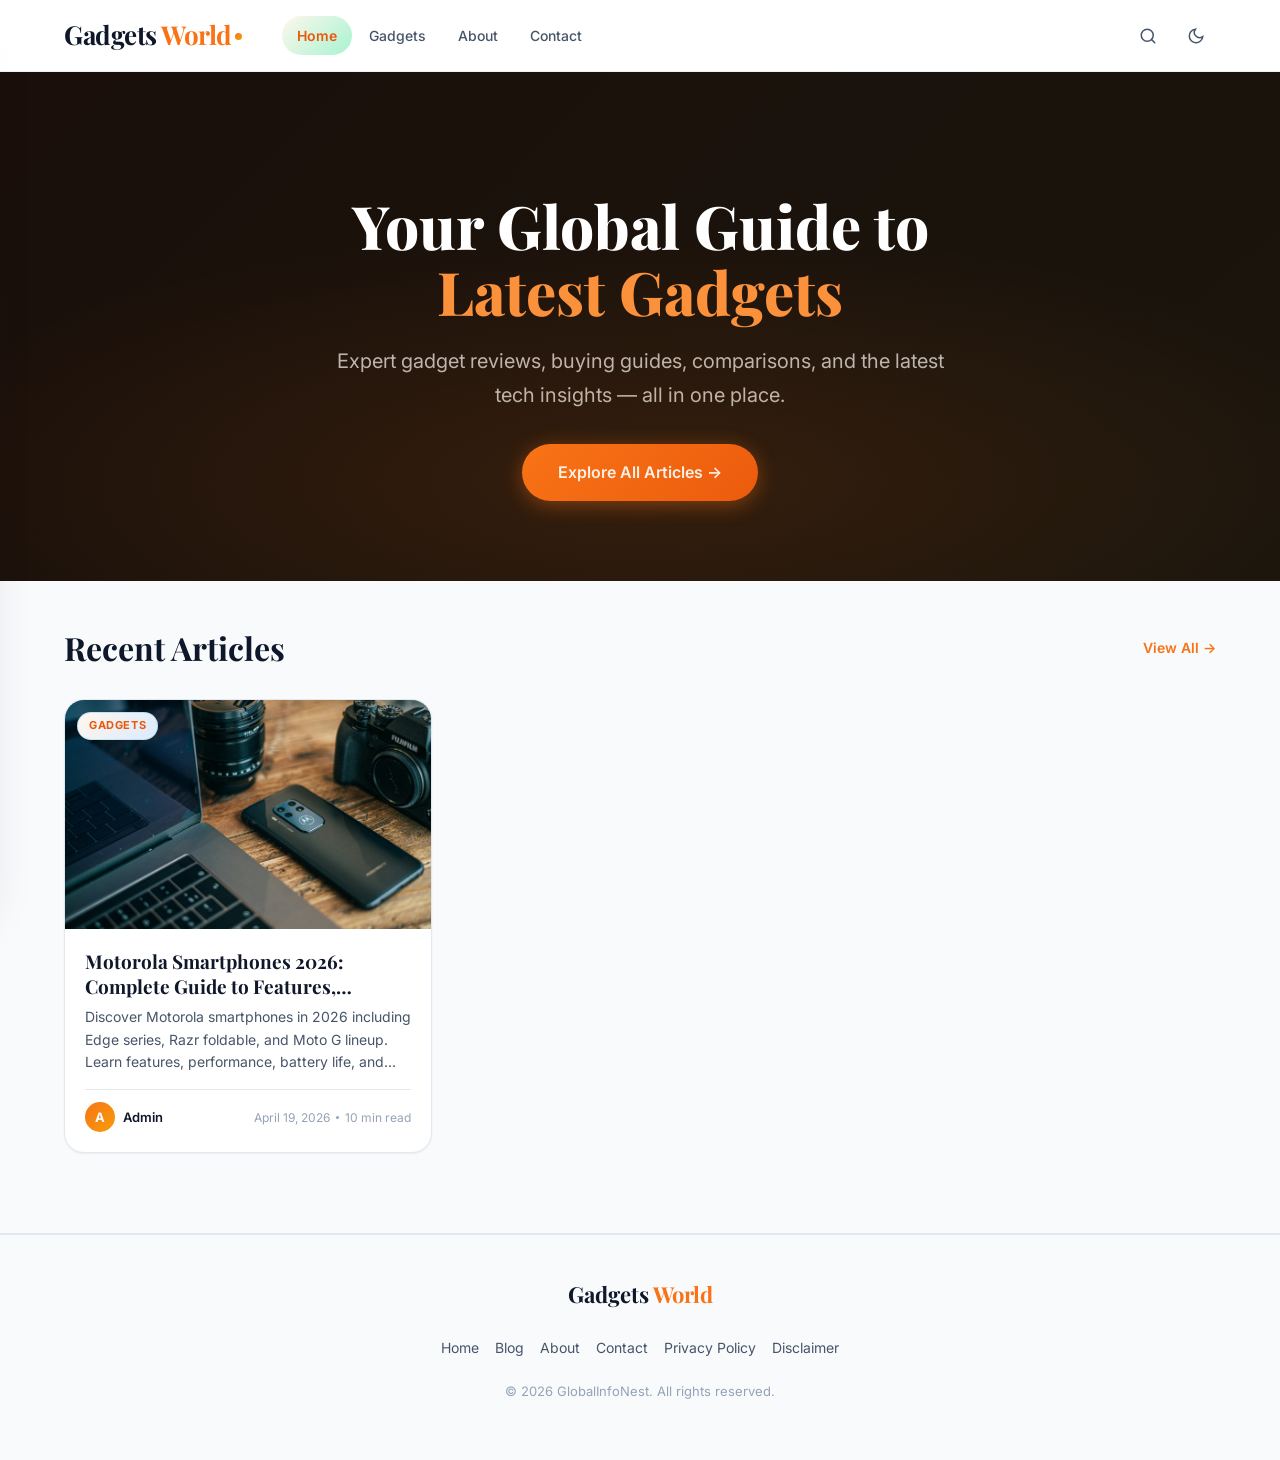
==== index.html @ 37a7b5a6 "Initial commit: Gadgets World blog - reviews, guides, and tech insights" ====
<!DOCTYPE html>
<html lang="en" data-theme="light">
<head>
  <meta charset="UTF-8">
  <meta name="viewport" content="width=device-width, initial-scale=1.0">
  <title>Gadgets World &mdash; Gadget Reviews, Guides &amp; Tech Insights</title>
  <meta name="description" content="Gadgets World is your trusted source for gadget reviews, buying guides, tech comparisons, and the latest technology insights.">
  <meta property="og:title" content="Gadgets World &mdash; Gadget Reviews, Guides &amp; Tech Insights">
  <meta property="og:description" content="Expert gadget reviews, buying guides, and tech insights for smart buyers.">
  <meta property="og:type" content="website">
  <link rel="canonical" href="/">
  <link rel="icon" type="image/svg+xml" href="assets/icons/favicon.svg">

  <!-- Google Fonts -->
  <link rel="preconnect" href="https://fonts.googleapis.com">
  <link rel="preconnect" href="https://fonts.gstatic.com" crossorigin>
  <link href="https://fonts.googleapis.com/css2?family=Inter:wght@400;500;600;700&family=Playfair+Display:wght@700;800&display=swap" rel="stylesheet">

  <!-- CSS -->
  <link rel="stylesheet" href="assets/css/base.css">
  <link rel="stylesheet" href="assets/css/header.css">
  <link rel="stylesheet" href="assets/css/blog-list.css">
  <link rel="stylesheet" href="assets/css/dark-mode.css">

  <!-- Google Analytics -->
  <script async src="https://www.googletagmanager.com/gtag/js?id=G-WQFMWPTPDS"></script>
  <script>
    window.dataLayer = window.dataLayer || [];
    function gtag(){dataLayer.push(arguments);}
    gtag('js', new Date());
    gtag('config', 'G-WQFMWPTPDS');
  </script>

  <script src="assets/js/theme.js"></script>

  <style>
    /* ---- Hero ---- */
    .home-hero {
      background: linear-gradient(135deg, #1a0f0a 0%, #1a150d 100%);
      padding: clamp(60px, 12vw, 120px) 0 clamp(48px, 8vw, 80px);
      text-align: center;
      color: #fff;
      overflow: hidden;
      position: relative;
    }
    .home-hero::after {
      content: '';
      position: absolute;
      inset: 0;
      background: radial-gradient(ellipse 60% 50% at 50% 80%, rgba(249,115,22,0.12), transparent);
      pointer-events: none;
    }
    .home-hero h1 {
      font-family: var(--font-heading);
      font-size: clamp(32px, 6vw, 60px);
      font-weight: 800;
      line-height: 1.1;
      margin-bottom: var(--sp-5);
      color: #fff;
    }
    .home-hero h1 span { color: #FB923C; }
    .home-hero p {
      font-size: clamp(16px, 2.2vw, 20px);
      color: rgba(255,255,255,0.7);
      max-width: 620px;
      margin: 0 auto var(--sp-8);
      line-height: 1.7;
    }
    .hero-cta {
      display: inline-flex;
      align-items: center;
      gap: var(--sp-2);
      background: linear-gradient(135deg, var(--color-primary), #EA580C);
      color: #fff;
      padding: 14px 36px;
      border-radius: var(--radius-full);
      font-weight: 600;
      font-size: 16px;
      text-decoration: none;
      box-shadow: 0 4px 20px rgba(249,115,22,0.4);
      transition: all 0.2s;
    }
    .hero-cta:hover {
      transform: translateY(-2px);
      box-shadow: 0 8px 28px rgba(249,115,22,0.5);
      color: #fff;
    }

    /* ---- Recent Posts Banner ---- */
    .recent-section {
      width: 100%;
      padding: var(--sp-12) 0;
      background: var(--color-bg-secondary);
      border-bottom: 1px solid var(--color-border);
    }
    .section-header {
      display: flex;
      justify-content: space-between;
      align-items: center;
      margin-bottom: var(--sp-8);
    }
    .section-header h2 {
      font-family: var(--font-heading);
      font-size: clamp(22px, 3.5vw, 32px);
      color: var(--color-text);
    }
    .view-all-link {
      font-size: 14px;
      font-weight: 600;
      color: var(--color-primary);
      text-decoration: none;
      transition: opacity 0.2s;
    }
    .view-all-link:hover { opacity: 0.8; }


  </style>
</head>
<body>

  <!-- HEADER -->
  <header class="site-header" role="banner" id="site-header">
    <div class="container header-inner">
      <a href="/" class="site-logo" aria-label="Gadgets World home">
        <span class="logo-text">Gadgets<span class="logo-accent"> World</span></span>
        <span class="logo-dot" aria-hidden="true"></span>
      </a>
      <nav class="site-nav" aria-label="Main navigation">
        <a href="/" class="nav-link active">Home</a>
        <a href="/blog" class="nav-link">Gadgets</a>
        <a href="/about" class="nav-link">About</a>
        <a href="/contact" class="nav-link">Contact</a>
      </nav>
      <div class="header-controls">
        <div class="search-wrapper" role="search">
          <div class="search-input-wrapper" id="search-input-wrapper">
            <input type="search" id="search-input" class="search-input" placeholder="Search posts..." aria-label="Search posts" autocomplete="off">
          </div>
          <button id="search-toggle-btn" class="icon-btn" aria-label="Toggle search" type="button">
            <svg width="18" height="18" viewBox="0 0 24 24" fill="none" stroke="currentColor" stroke-width="2" stroke-linecap="round" stroke-linejoin="round" aria-hidden="true">
              <circle cx="11" cy="11" r="8"/><line x1="21" y1="21" x2="16.65" y2="16.65"/>
            </svg>
          </button>
        </div>
        <button class="icon-btn" data-theme-toggle aria-label="Toggle dark mode" type="button">
          <svg class="icon-moon" width="18" height="18" viewBox="0 0 24 24" fill="none" stroke="currentColor" stroke-width="2" stroke-linecap="round" aria-hidden="true"><path d="M21 12.79A9 9 0 1 1 11.21 3 7 7 0 0 0 21 12.79z"/></svg>
          <svg class="icon-sun" width="18" height="18" viewBox="0 0 24 24" fill="none" stroke="currentColor" stroke-width="2" stroke-linecap="round" aria-hidden="true"><circle cx="12" cy="12" r="5"/><line x1="12" y1="1" x2="12" y2="3"/><line x1="12" y1="21" x2="12" y2="23"/><line x1="4.22" y1="4.22" x2="5.64" y2="5.64"/><line x1="18.36" y1="18.36" x2="19.78" y2="19.78"/><line x1="1" y1="12" x2="3" y2="12"/><line x1="21" y1="12" x2="23" y2="12"/><line x1="4.22" y1="19.78" x2="5.64" y2="18.36"/><line x1="18.36" y1="5.64" x2="19.78" y2="4.22"/></svg>
        </button>
        <button id="hamburger-btn" class="icon-btn" aria-label="Open navigation menu" aria-expanded="false" type="button">
          <svg width="20" height="20" viewBox="0 0 24 24" fill="none" stroke="currentColor" stroke-width="2" stroke-linecap="round" aria-hidden="true"><line x1="3" y1="6" x2="21" y2="6"/><line x1="3" y1="12" x2="21" y2="12"/><line x1="3" y1="18" x2="21" y2="18"/></svg>
        </button>
      </div>
    </div>
  </header>

  <div id="drawer-overlay" class="drawer-overlay" aria-hidden="true"></div>
  <aside id="mobile-drawer" class="mobile-drawer" aria-label="Mobile navigation" role="dialog" aria-modal="true">
    <button id="drawer-close-btn" class="icon-btn drawer-close-btn" aria-label="Close menu" type="button">
      <svg width="18" height="18" viewBox="0 0 24 24" fill="none" stroke="currentColor" stroke-width="2.5" stroke-linecap="round" aria-hidden="true"><line x1="18" y1="6" x2="6" y2="18"/><line x1="6" y1="6" x2="18" y2="18"/></svg>
    </button>
    <span class="drawer-logo">Gadgets<span> World</span></span>
    <nav aria-label="Mobile navigation">
      <a href="/" class="nav-link">Home</a>
      <a href="/blog" class="nav-link">Gadgets</a>
      <a href="/about" class="nav-link">About</a>
      <a href="/contact" class="nav-link">Contact</a>
    </nav>
  </aside>

  <!-- HERO -->
  <section class="home-hero">
    <div class="container">
      <h1>Your Global Guide to<br><span>Latest Gadgets</span></h1>
      <p>Expert gadget reviews, buying guides, comparisons, and the latest tech insights &mdash; all in one place.</p>
      <a href="/blog" class="hero-cta">Explore All Articles &#8594;</a>
    </div>
  </section>

  <!-- RECENT POSTS -->
  <section class="recent-section">
    <div class="container">
      <div class="section-header">
        <h2>Recent Articles</h2>
        <a href="/blog" class="view-all-link">View All &#8594;</a>
      </div>
      <div class="posts-grid" id="recent-posts-grid"></div>
    </div>
  </section>

  <!-- AD SLOT -->
  <div class="ad-slot-below-header" aria-label="Advertisement" style="margin-top:0;">
    <!-- AD SLOT -->
  </div>

  <!-- FOOTER -->
  <footer class="site-footer" aria-label="Site footer">
    <div class="container footer-inner">
      <a href="/" class="footer-logo">Gadgets<span> World</span></a>
      <nav class="footer-nav" aria-label="Footer navigation">
        <a href="/" class="footer-link">Home</a>
        <a href="/blog" class="footer-link">Blog</a>
        <a href="/about" class="footer-link">About</a>
        <a href="/contact" class="footer-link">Contact</a>
        <a href="/privacy-policy" class="footer-link">Privacy Policy</a>
        <a href="/disclaimer" class="footer-link">Disclaimer</a>
      </nav>
      <p class="footer-copy">&copy; 2026 GlobalInfoNest. All rights reserved.</p>
    </div>
  </footer>

  <script src="assets/js/header.js" defer></script>
  <script>
    (function () {
      'use strict';

      function toAbsolutePath(path) {
        if (!path) return '';
        if (/^https?:\/\//i.test(path) || path.indexOf('//') === 0) return path;
        if (path.charAt(0) === '/') return path;
        return '/' + String(path).replace(/^(\.\.\/)+/, '').replace(/^\.\//, '');
      }

      function esc(str) {
        var div = document.createElement('div');
        div.appendChild(document.createTextNode(str || ''));
        return div.innerHTML;
      }

      function formatDate(dateStr) {
        try {
          var d = new Date(dateStr + 'T00:00:00');
          return d.toLocaleDateString('en-US', { year: 'numeric', month: 'long', day: 'numeric' });
        } catch (e) { return dateStr; }
      }

      fetch('/data/posts/index.json')
        .then(function (r) { return r.ok ? r.json() : []; })
        .catch(function () { return []; })
        .then(function (posts) {
          posts.sort(function (a, b) { return (b.date || '').localeCompare(a.date || '') || (b.id || 0) - (a.id || 0); });
          var recent = posts.slice(0, 6);
          var grid = document.getElementById('recent-posts-grid');
          if (!grid || !recent.length) return;

          recent.forEach(function (meta) {
            var initial = meta.author ? meta.author.charAt(0).toUpperCase() : 'A';
            var imgSrc = toAbsolutePath(meta.coverImage);
            var card = document.createElement('a');
            card.href = '/blog/' + meta.slug;
            card.className = 'post-card';
            card.setAttribute('aria-label', meta.title);
            card.innerHTML =
              '<div class="post-card-img-wrapper">' +
                '<img class="post-card-img" src="' + esc(imgSrc) + '" alt="' + esc(meta.title) + '" loading="lazy">' +
                '<span class="badge post-card-badge">' + esc(meta.category || 'Gadgets') + '</span>' +
              '</div>' +
              '<div class="post-card-body">' +
                '<h3 class="post-card-title">' + esc(meta.title) + '</h3>' +
                '<p class="post-card-excerpt">' + esc(meta.excerpt) + '</p>' +
                '<div class="post-card-footer">' +
                  '<span class="post-card-avatar" aria-hidden="true">' + initial + '</span>' +
                  '<span class="post-card-author">' + esc(meta.author) + '</span>' +
                  '<span class="post-card-meta">' +
                    '<span>' + formatDate(meta.date) + '</span>' +
                    '<span class="dot" aria-hidden="true"></span>' +
                    '<span>' + esc(meta.readTime) + '</span>' +
                  '</span>' +
                '</div>' +
              '</div>';
            grid.appendChild(card);
          });
        });
    })();
  </script>
</body>
</html>
---- assets/css/base.css ----
/* ============================================================
   BASE.CSS -- Global reset, custom properties, typography, utilities
   Gadgets World Blog -- Modern UI Refresh
   ============================================================ */

/* --- Google Fonts --- */
@import url('https://fonts.googleapis.com/css2?family=Inter:wght@400;500;600;700&family=Playfair+Display:ital,wght@0,600;0,700;1,600&display=swap');

/* ============================================================
   CSS Custom Properties -- Light Mode Defaults
   ============================================================ */
:root {
  /* Brand */
  --color-primary:       #F97316;
  --color-primary-dark:  #EA580C;
  --color-primary-light: #FFF7ED;
  --color-accent:        #F59E0B; /* warm amber accent */

  /* Surface */
  --color-bg:            #ffffff;
  --color-bg-secondary:  #f8fafc;
  --color-bg-tertiary:   #f1f5f9;
  --color-bg-card:       #ffffff;

  /* Text */
  --color-text:          #0f172a;
  --color-text-secondary:#475569;
  --color-text-muted:    #94a3b8;

  /* Borders */
  --color-border:        #e2e8f0;
  --color-border-light:  #f1f5f9;

  /* Shadows */
  --shadow-xs:  0 1px 2px rgba(15,23,42,0.06);
  --shadow-sm:  0 2px 8px rgba(15,23,42,0.08);
  --shadow-md:  0 4px 16px rgba(15,23,42,0.10);
  --shadow-lg:  0 8px 32px rgba(15,23,42,0.12);
  --shadow-xl:  0 16px 48px rgba(15,23,42,0.16);
  --shadow-hover: 0 20px 60px rgba(249,115,22,0.18);

  /* Callouts */
  --callout-info-bg:     #fff7ed;
  --callout-info-border: #f97316;
  --callout-info-text:   #ea580c;
  --callout-tip-bg:      #f0fdf4;
  --callout-tip-border:  #22c55e;
  --callout-tip-text:    #15803d;
  --callout-warning-bg:  #fffbeb;
  --callout-warning-border: #f59e0b;
  --callout-warning-text:#b45309;

  /* Typography */
  --font-body:      'Inter', system-ui, -apple-system, sans-serif;
  --font-heading:   'Playfair Display', Georgia, serif;
  --font-size-base: clamp(15px, 2vw, 17px);
  --font-size-sm:   clamp(12px, 1.5vw, 14px);
  --font-size-lg:   clamp(17px, 2.5vw, 20px);
  --line-height-body:    1.8;
  --line-height-heading: 1.2;

  /* Spacing scale */
  --sp-1: 4px;
  --sp-2: 8px;
  --sp-3: 12px;
  --sp-4: 16px;
  --sp-5: 20px;
  --sp-6: 24px;
  --sp-8: 32px;
  --sp-10: 40px;
  --sp-12: 48px;
  --sp-16: 64px;

  /* Layout */
  --max-width:     1200px;
  --header-height: 72px;
  --radius-sm:     6px;
  --radius-md:     12px;
  --radius-lg:     20px;
  --radius-xl:     28px;
  --radius-full:   9999px;

  /* Transitions */
  --t-fast:  0.15s ease;
  --t-base:  0.25s ease;
  --t-slow:  0.4s ease;
}

/* ============================================================
   Global Reset
   ============================================================ */
*, *::before, *::after { box-sizing: border-box; margin: 0; padding: 0; }

html {
  font-size: 100%;
  scroll-behavior: smooth;
  -webkit-text-size-adjust: 100%;
  text-rendering: optimizeLegibility;
  -webkit-font-smoothing: antialiased;
  -moz-osx-font-smoothing: grayscale;
  overflow-x: hidden;
}

body {
  font-family: var(--font-body);
  font-size: var(--font-size-base);
  line-height: var(--line-height-body);
  color: var(--color-text);
  background-color: var(--color-bg);
  min-width: 360px;
  overflow-x: hidden;
  transition: background-color var(--t-base), color var(--t-base);
}

/* ============================================================
   Typography
   ============================================================ */
h1,h2,h3,h4,h5,h6 {
  font-family: var(--font-heading);
  line-height: var(--line-height-heading);
  color: var(--color-text);
  font-weight: 700;
  transition: color var(--t-base);
}

h1 { font-size: clamp(28px, 4.5vw, 46px); }
h2 { font-size: clamp(22px, 3.5vw, 32px); }
h3 { font-size: clamp(18px, 2.5vw, 24px); }
h4 { font-size: clamp(16px, 2vw, 20px); }

p {
  margin-bottom: var(--sp-4);
  color: var(--color-text);
  transition: color var(--t-base);
}

a {
  color: var(--color-primary);
  text-decoration: none;
  transition: color var(--t-base), opacity var(--t-fast);
}
a:hover { color: var(--color-primary-dark); }

img { max-width: 100%; height: auto; display: block; }
ul, ol { padding-left: var(--sp-6); }
li { margin-bottom: var(--sp-1); }
button { cursor: pointer; font-family: var(--font-body); border: none; background: none; transition: all var(--t-base); }

/* ============================================================
   Focus Styles -- Accessibility
   ============================================================ */
:focus-visible {
  outline: 3px solid var(--color-primary);
  outline-offset: 3px;
  border-radius: var(--radius-sm);
}

/* ============================================================
   Layout Utility
   ============================================================ */
.container {
  max-width: var(--max-width);
  margin: 0 auto;
  padding: 0 var(--sp-6);
}
@media (max-width: 768px) { .container { padding: 0 var(--sp-4); } }

/* ============================================================
   Lazy Images -- fade in on load
   ============================================================ */
.lazy-img {
  opacity: 0;
  transition: opacity var(--t-slow);
}
.lazy-img.loaded { opacity: 1; }

/* ============================================================
   Category Badge
   ============================================================ */
.badge {
  display: inline-flex;
  align-items: center;
  padding: 3px 11px;
  border-radius: var(--radius-full);
  font-size: 11px;
  font-weight: 700;
  letter-spacing: 0.6px;
  text-transform: uppercase;
  background: linear-gradient(135deg, var(--color-primary-light), #dbeafe);
  color: var(--color-primary-dark);
  border: 1px solid rgba(14,165,233,0.2);
  transition: all var(--t-base);
}

/* ============================================================
   Gradient text utility
   ============================================================ */
.gradient-text {
  background: linear-gradient(135deg, var(--color-primary), var(--color-accent));
  -webkit-background-clip: text;
  -webkit-text-fill-color: transparent;
  background-clip: text;
}

/* ============================================================
   Accessibility utility
   ============================================================ */
.sr-only {
  position: absolute; width: 1px; height: 1px;
  padding: 0; margin: -1px; overflow: hidden;
  clip: rect(0,0,0,0); white-space: nowrap; border: 0;
}

/* ============================================================
   Custom Scrollbar -- global thin
   ============================================================ */
::-webkit-scrollbar { width: 8px; height: 8px; }
::-webkit-scrollbar-track { background: transparent; }
::-webkit-scrollbar-thumb { background: var(--color-border); border-radius: var(--radius-full); }
::-webkit-scrollbar-thumb:hover { background: var(--color-text-muted); }
---- assets/css/header.css ----
/* ============================================================
   HEADER.CSS -- Sticky header, nav, search, hamburger drawer
   Gadgets World Modern UI
   ============================================================ */

.site-header {
  position: sticky;
  top: 0;
  z-index: 1000;
  height: var(--header-height);
  background: rgba(255,255,255,0.82);
  backdrop-filter: blur(16px) saturate(160%);
  -webkit-backdrop-filter: blur(16px) saturate(160%);
  border-bottom: 1px solid rgba(226,232,240,0.6);
  transition: background var(--t-base), border-color var(--t-base), box-shadow var(--t-base);
}
.site-header.scrolled { box-shadow: var(--shadow-sm); }

.header-inner {
  display: flex;
  align-items: center;
  gap: var(--sp-5);
  height: 100%;
}

/* Logo */
.site-logo {
  font-family: var(--font-heading);
  font-size: clamp(20px, 3vw, 26px);
  font-weight: 700;
  color: var(--color-text);
  text-decoration: none;
  letter-spacing: -0.5px;
  white-space: nowrap;
  flex-shrink: 0;
  display: flex;
  align-items: center;
  gap: 2px;
  transition: opacity var(--t-fast);
}
.site-logo:hover { opacity: 0.85; color: var(--color-text); }
.logo-accent { color: var(--color-primary); }
.logo-dot {
  width: 7px; height: 7px;
  border-radius: 50%;
  background: linear-gradient(135deg, var(--color-primary), var(--color-accent));
  display: inline-block;
  margin-bottom: -2px;
  margin-left: 1px;
}

/* Nav */
.site-nav {
  display: flex;
  align-items: center;
  gap: 2px;
  margin-left: var(--sp-5);
}
.site-nav a {
  display: flex;
  align-items: center;
  padding: 7px 15px;
  border-radius: var(--radius-full);
  font-size: 14px;
  font-weight: 500;
  color: var(--color-text-secondary);
  text-decoration: none;
  transition: background var(--t-base), color var(--t-base);
}
.site-nav a:hover {
  background: var(--color-bg-tertiary);
  color: var(--color-text);
}
.site-nav a.active {
  background: linear-gradient(135deg, var(--color-primary-light), #A7F3D0);
  color: var(--color-primary-dark);
  font-weight: 600;
}

/* Header controls */
.header-controls {
  display: flex;
  align-items: center;
  gap: var(--sp-2);
  margin-left: auto;
}

/* Icon button */
.icon-btn {
  display: flex;
  align-items: center;
  justify-content: center;
  width: 40px;
  height: 40px;
  border-radius: var(--radius-full);
  border: none;
  background: transparent;
  color: var(--color-text-secondary);
  cursor: pointer;
  transition: background var(--t-base), color var(--t-base), transform var(--t-fast);
  flex-shrink: 0;
}
.icon-btn:hover { background: var(--color-bg-tertiary); color: var(--color-text); }
.icon-btn:active { transform: scale(0.9); }

/* Search */
.search-wrapper { display: flex; align-items: center; position: relative; }
.search-input-wrapper {
  position: absolute;
  right: 44px;
  top: 50%;
  transform: translateY(-50%);
  width: 0;
  overflow: hidden;
  opacity: 0;
  pointer-events: none;
  transition: width var(--t-base), opacity var(--t-base);
}
.search-input-wrapper.open {
  width: 240px;
  opacity: 1;
  pointer-events: auto;
}
.search-input {
  width: 240px;
  padding: 9px 18px;
  border: 1.5px solid var(--color-border);
  border-radius: var(--radius-full);
  font-size: 14px;
  font-family: var(--font-body);
  background: var(--color-bg);
  color: var(--color-text);
  outline: none;
  transition: border-color var(--t-base), box-shadow var(--t-base), background var(--t-base);
}
.search-input:focus {
  border-color: var(--color-primary);
  box-shadow: 0 0 0 3px rgba(249,115,22,0.12);
}

/* Theme toggle icons */
.theme-toggle-btn .icon-moon,
[data-theme-toggle] .icon-moon { display: block; }
.theme-toggle-btn .icon-sun,
[data-theme-toggle] .icon-sun  { display: none; }
[data-theme="dark"] .theme-toggle-btn .icon-moon,
[data-theme="dark"] [data-theme-toggle] .icon-moon { display: none; }
[data-theme="dark"] .theme-toggle-btn .icon-sun,
[data-theme="dark"] [data-theme-toggle] .icon-sun  { display: block; }

/* Hamburger -- hidden on desktop, shown on mobile */
#hamburger-btn {
  display: none;
}

/* Drawer overlay */
.drawer-overlay {
  display: none;
  position: fixed; inset: 0;
  background: rgba(0,0,0,0.45);
  backdrop-filter: blur(3px);
  z-index: 998;
  opacity: 0;
  pointer-events: none;
  transition: opacity var(--t-base);
}
.drawer-overlay.active { opacity: 1; pointer-events: auto; }

/* Mobile drawer */
.mobile-drawer {
  position: fixed;
  top: 0;
  left: -310px;
  width: 290px;
  height: 100dvh;
  background: var(--color-bg);
  z-index: 999;
  padding: var(--sp-10) var(--sp-6) var(--sp-6);
  display: flex;
  flex-direction: column;
  gap: var(--sp-5);
  transition: left var(--t-base), background var(--t-base);
  overflow-y: auto;
  box-shadow: var(--shadow-xl);
}
.mobile-drawer.open { left: 0; }

.drawer-logo {
  font-family: var(--font-heading);
  font-size: 22px;
  font-weight: 700;
  color: var(--color-text);
  display: flex;
  align-items: center;
}

.mobile-drawer nav {
  display: flex;
  flex-direction: column;
  gap: 3px;
  margin-top: var(--sp-3);
}
.mobile-drawer nav a {
  display: flex;
  align-items: center;
  padding: 13px 16px;
  border-radius: var(--radius-md);
  font-size: 16px;
  font-weight: 500;
  color: var(--color-text-secondary);
  transition: background var(--t-base), color var(--t-base);
}
.mobile-drawer nav a:hover { background: var(--color-bg-tertiary); color: var(--color-text); }

.drawer-close-btn {
  position: absolute;
  top: var(--sp-4); right: var(--sp-4);
  width: 36px; height: 36px;
  display: flex; align-items: center; justify-content: center;
  border-radius: var(--radius-full);
  background: var(--color-bg-tertiary);
  color: var(--color-text);
  border: none; cursor: pointer;
  transition: background var(--t-base), transform var(--t-fast);
}
.drawer-close-btn:hover { background: var(--color-border); transform: rotate(90deg); }

/* Ad slot */
.ad-slot-below-header {
  display: none;
}

/* Responsive */
@media (max-width: 1024px) {
  .site-nav { display: none; }
  #hamburger-btn { display: flex; }
  .drawer-overlay { display: block; }
  .search-input-wrapper.open { width: 200px; }
  .search-input { width: 200px; }
}
@media (max-width: 480px) {
  .search-input-wrapper.open { width: 160px; }
  .search-input { width: 160px; font-size: 13px; }
}
---- assets/css/blog-list.css ----
/* ============================================================
   BLOG-LIST.CSS -- Blog listing page: hero, featured card,
   post grid, load-more, footer
   Gadgets World Digital Blog
   ============================================================ */

/* ============================================================
   Blog Hero
   ============================================================ */
.blog-hero {
  background: linear-gradient(135deg, #f0f9ff 0%, #D1FAE5 50%, #f0f9ff 100%);
  padding: var(--sp-12) 0 var(--sp-10);
  text-align: center;
  border-bottom: 1px solid var(--color-border);
}

.blog-hero-title {
  font-family: var(--font-heading);
  font-size: clamp(30px, 5vw, 52px);
  font-weight: 700;
  color: var(--color-text);
  margin-bottom: var(--sp-4);
  line-height: 1.15;
}
.blog-hero-title span {
  background: linear-gradient(135deg, var(--color-primary), var(--color-accent));
  -webkit-background-clip: text;
  -webkit-text-fill-color: transparent;
  background-clip: text;
}

.blog-hero-tagline {
  font-size: clamp(15px, 2vw, 18px);
  color: var(--color-text-secondary);
  max-width: 600px;
  margin: 0 auto;
  line-height: 1.6;
}

/* ============================================================
   Featured Post Card
   ============================================================ */
.featured-post {
  display: block;
  position: relative;
  border-radius: var(--radius-lg);
  overflow: hidden;
  margin: var(--sp-8) 0;
  text-decoration: none;
  color: #fff;
  min-height: 420px;
  box-shadow: var(--shadow-lg);
  transition: transform var(--t-base), box-shadow var(--t-base);
}
.featured-post:hover {
  transform: translateY(-4px);
  box-shadow: var(--shadow-xl);
  color: #fff;
}

.featured-post-img {
  width: 100%;
  height: 100%;
  object-fit: cover;
  position: absolute;
  top: 0;
  left: 0;
}

.featured-post-overlay {
  position: absolute;
  inset: 0;
  background: linear-gradient(
    to top,
    rgba(0, 0, 0, 0.85) 0%,
    rgba(0, 0, 0, 0.4) 40%,
    rgba(0, 0, 0, 0.1) 100%
  );
}

.featured-post-body {
  position: relative;
  z-index: 1;
  padding: var(--sp-8);
  display: flex;
  flex-direction: column;
  justify-content: flex-end;
  min-height: 420px;
}

.featured-post-tag {
  display: inline-flex;
  align-items: center;
  padding: 4px 14px;
  border-radius: var(--radius-full);
  font-size: 12px;
  font-weight: 700;
  letter-spacing: 0.5px;
  text-transform: uppercase;
  background: rgba(14, 165, 233, 0.2);
  color: #7dd3fc;
  border: 1px solid rgba(14, 165, 233, 0.3);
  width: fit-content;
  margin-bottom: var(--sp-4);
  backdrop-filter: blur(8px);
}

.featured-post-title {
  font-family: var(--font-heading);
  font-size: clamp(22px, 3.5vw, 36px);
  font-weight: 700;
  line-height: 1.2;
  color: #fff;
  margin-bottom: var(--sp-3);
}

.featured-post-excerpt {
  font-size: clamp(14px, 1.8vw, 16px);
  color: rgba(255, 255, 255, 0.8);
  line-height: 1.6;
  margin-bottom: var(--sp-4);
  display: -webkit-box;
  -webkit-line-clamp: 3;
  -webkit-box-orient: vertical;
  overflow: hidden;
}

.featured-post-meta {
  display: flex;
  align-items: center;
  gap: var(--sp-2);
  font-size: 13px;
  color: rgba(255, 255, 255, 0.7);
}

/* ============================================================
   Posts Grid
   ============================================================ */
.posts-grid {
  display: grid;
  grid-template-columns: repeat(3, 1fr);
  gap: var(--sp-6);
  margin-bottom: var(--sp-8);
}

/* ============================================================
   Post Card
   ============================================================ */
.post-card {
  display: flex;
  flex-direction: column;
  background: var(--color-bg-card);
  border: 1px solid var(--color-border);
  border-radius: var(--radius-lg);
  overflow: hidden;
  text-decoration: none;
  color: var(--color-text);
  transition: transform var(--t-base), box-shadow var(--t-base), border-color var(--t-base);
  box-shadow: var(--shadow-xs);
}
.post-card:hover {
  transform: translateY(-4px);
  box-shadow: var(--shadow-lg);
  border-color: rgba(14, 165, 233, 0.25);
  color: var(--color-text);
}

.post-card-img-wrapper {
  position: relative;
  overflow: hidden;
  aspect-ratio: 16 / 10;
}

.post-card-img {
  width: 100%;
  height: 100%;
  object-fit: cover;
  transition: transform var(--t-slow);
}
.post-card:hover .post-card-img { transform: scale(1.05); }

.post-card-badge {
  position: absolute;
  top: var(--sp-3);
  left: var(--sp-3);
}

.post-card-body {
  padding: var(--sp-5);
  display: flex;
  flex-direction: column;
  flex: 1;
}

.post-card-title {
  font-family: var(--font-heading);
  font-size: clamp(16px, 2vw, 19px);
  font-weight: 700;
  line-height: 1.3;
  color: var(--color-text);
  margin-bottom: var(--sp-2);
  display: -webkit-box;
  -webkit-line-clamp: 2;
  -webkit-box-orient: vertical;
  overflow: hidden;
  transition: color var(--t-base);
}
.post-card:hover .post-card-title { color: var(--color-primary); }

.post-card-excerpt {
  font-size: 14px;
  color: var(--color-text-secondary);
  line-height: 1.6;
  margin-bottom: var(--sp-4);
  display: -webkit-box;
  -webkit-line-clamp: 3;
  -webkit-box-orient: vertical;
  overflow: hidden;
  flex: 1;
}

.post-card-footer {
  display: flex;
  align-items: center;
  gap: var(--sp-2);
  padding-top: var(--sp-3);
  border-top: 1px solid var(--color-border);
  font-size: 13px;
}

.post-card-avatar {
  width: 30px;
  height: 30px;
  border-radius: var(--radius-full);
  background: linear-gradient(135deg, var(--color-primary), var(--color-accent));
  color: #fff;
  font-size: 13px;
  font-weight: 700;
  display: flex;
  align-items: center;
  justify-content: center;
  flex-shrink: 0;
}

.post-card-author {
  font-weight: 600;
  color: var(--color-text);
  font-size: 13px;
}

.post-card-meta {
  margin-left: auto;
  display: flex;
  align-items: center;
  gap: 6px;
  color: var(--color-text-muted);
  font-size: 12px;
}
.post-card-meta .dot {
  width: 3px;
  height: 3px;
  border-radius: 50%;
  background: var(--color-text-muted);
}

/* ============================================================
   Load More Button
   ============================================================ */
.load-more-wrapper {
  display: flex;
  justify-content: center;
  padding: var(--sp-6) 0 var(--sp-12);
}

.load-more-btn {
  padding: 12px 36px;
  border-radius: var(--radius-full);
  font-size: 14px;
  font-weight: 600;
  color: var(--color-primary);
  background: var(--color-bg);
  border: 2px solid var(--color-primary);
  cursor: pointer;
  transition: all var(--t-base);
}
.load-more-btn:hover {
  background: var(--color-primary);
  color: #fff;
  box-shadow: var(--shadow-md);
}
.load-more-btn:disabled {
  opacity: 0.5;
  cursor: not-allowed;
  background: var(--color-bg-secondary);
  border-color: var(--color-border);
  color: var(--color-text-muted);
}
.load-more-btn:disabled:hover {
  background: var(--color-bg-secondary);
  color: var(--color-text-muted);
  box-shadow: none;
}

/* ============================================================
   Site Footer
   ============================================================ */
.site-footer {
  background: var(--color-bg-secondary);
  border-top: 1px solid var(--color-border);
  padding: var(--sp-10) 0;
  transition: background var(--t-base), border-color var(--t-base);
}

.footer-inner {
  display: flex;
  flex-direction: column;
  align-items: center;
  gap: var(--sp-5);
  text-align: center;
}

.footer-logo,
.footer-brand {
  font-family: var(--font-heading);
  font-size: 22px;
  font-weight: 700;
  color: var(--color-text);
  text-decoration: none;
}
.footer-logo span,
.footer-brand span { color: var(--color-primary); }

.footer-links,
.footer-nav {
  list-style: none;
  display: flex;
  flex-wrap: wrap;
  justify-content: center;
  gap: var(--sp-4);
  padding: 0;
  margin: 0;
}
.footer-links li { list-style: none; }
.footer-links a,
.footer-nav a,
.footer-link {
  font-size: 14px;
  color: var(--color-text-secondary);
  text-decoration: none;
  transition: color var(--t-base);
}
.footer-links a:hover,
.footer-nav a:hover,
.footer-link:hover { color: var(--color-primary); }

.footer-text,
.footer-copy {
  font-size: 13px;
  color: var(--color-text-muted);
}

/* ============================================================
   Responsive -- Blog List
   ============================================================ */
@media (max-width: 1024px) {
  .posts-grid { grid-template-columns: repeat(2, 1fr); }
}

@media (max-width: 768px) {
  .blog-hero { padding: var(--sp-8) 0 var(--sp-6); }
  .featured-post { min-height: 320px; }
  .featured-post-body { min-height: 320px; padding: var(--sp-6); }
  .posts-grid { grid-template-columns: 1fr; }
  .footer-links, .footer-nav { flex-direction: column; align-items: center; gap: var(--sp-2); }
}

@media (max-width: 480px) {
  .featured-post { min-height: 260px; }
  .featured-post-body { min-height: 260px; padding: var(--sp-5); }
  .featured-post-title { font-size: clamp(18px, 5vw, 24px); }
  .featured-post-excerpt { -webkit-line-clamp: 2; }
}

/* ============================================================
   Dark Mode -- Blog List
   ============================================================ */
[data-theme="dark"] .blog-hero {
  background: linear-gradient(135deg, #0a1a15 0%, #0d1f1a 50%, #0a1a15 100%);
  border-bottom-color: rgba(255,255,255,0.06);
}

[data-theme="dark"] .featured-post { box-shadow: var(--shadow-lg); }

[data-theme="dark"] .post-card {
  background: var(--color-bg-secondary);
  border-color: var(--color-border);
}
[data-theme="dark"] .post-card:hover {
  border-color: rgba(249,115,22,0.3);
  box-shadow: var(--shadow-hover);
}

[data-theme="dark"] .post-card-footer { border-top-color: var(--color-border); }

[data-theme="dark"] .load-more-btn {
  background: var(--color-bg-secondary);
  border-color: var(--color-primary);
  color: var(--color-primary);
}
[data-theme="dark"] .load-more-btn:hover {
  background: var(--color-primary);
  color: #fff;
}
---- assets/css/dark-mode.css ----
/* ============================================================
   DARK-MODE.CSS  -- Dark theme overrides
   All variables use the new --sp-* / --t-* / --shadow-* names
   ============================================================ */

[data-theme="dark"] {
  /* Backgrounds */
  --color-bg:           #0f0f1a;
  --color-bg-secondary: #161624;
  --color-bg-tertiary:  #1e1e32;

  /* Text */
  --color-text:           #f0f0f8;
  --color-text-secondary: #a8a8c0;
  --color-text-muted:     #6b6b88;

  /* Border */
  --color-border:         rgba(255,255,255,0.08);
  --color-border-strong:  rgba(255,255,255,0.15);

  /* Primary unchanged; keep accent colours */
  --color-primary-light:  rgba(249,115,22,0.12);
  --color-primary-dark:   #FB923C;

  /* Accent */
  --color-accent-light:   rgba(99,102,241,0.12);

  /* Shadows */
  --shadow-xs:   0 1px 2px rgba(0,0,0,0.5);
  --shadow-sm:   0 2px 6px rgba(0,0,0,0.5);
  --shadow-md:   0 4px 16px rgba(0,0,0,0.55);
  --shadow-lg:   0 8px 32px rgba(0,0,0,0.6);
  --shadow-xl:   0 16px 48px rgba(0,0,0,0.65);
  --shadow-hover: 0 8px 24px rgba(249,115,22,0.2);

  /* Callout backgrounds */
  --callout-info-bg:      rgba(249,115,22,0.08);
  --callout-info-border:  #F97316;
  --callout-tip-bg:       rgba(249,115,22,0.08);
  --callout-tip-border:   #F97316;
  --callout-warning-bg:   rgba(245,158,11,0.08);
  --callout-warning-border: #F59E0B;
}

/* ---- Body ---- */
[data-theme="dark"] body {
  background: var(--color-bg);
  color: var(--color-text);
}

/* ---- Header glassmorphism ---- */
[data-theme="dark"] .site-header {
  background: rgba(15,15,26,0.88);
  border-bottom-color: rgba(255,255,255,0.06);
}
[data-theme="dark"] .site-header.scrolled {
  box-shadow: 0 1px 24px rgba(0,0,0,0.5);
}

/* ---- Logo ---- */
[data-theme="dark"] .logo-text { color: #fff; }

/* ---- Nav links ---- */
[data-theme="dark"] .nav-link { color: var(--color-text-secondary); }
[data-theme="dark"] .nav-link:hover,
[data-theme="dark"] .nav-link.active { color: var(--color-primary); }

/* ---- Cards ---- */
[data-theme="dark"] .card,
[data-theme="dark"] .blog-card {
  background: var(--color-bg-secondary);
  border-color: var(--color-border);
}
[data-theme="dark"] .card:hover,
[data-theme="dark"] .blog-card:hover {
  border-color: rgba(249,115,22,0.3);
  box-shadow: var(--shadow-hover);
}

/* ---- Tag / badge ---- */
[data-theme="dark"] .tag {
  background: rgba(249,115,22,0.15);
  color: #FB923C;
  border-color: rgba(249,115,22,0.2);
}

/* ---- Trending Reads sidebar ---- */
[data-theme="dark"] .trending-reads {
  background: var(--color-bg-secondary);
  border-color: rgba(255,255,255,0.07);
}
[data-theme="dark"] .trending-card:hover { background: rgba(249,115,22,0.07); }

/* ---- Sidebar widgets ---- */
[data-theme="dark"] .sidebar-widget { background: var(--color-bg-secondary); border-color: var(--color-border); }
[data-theme="dark"] .sidebar-widget-header { background: var(--color-bg-tertiary); border-color: var(--color-border); }

/* ---- TOC ---- */
[data-theme="dark"] .toc-wrapper {
  background: linear-gradient(135deg, var(--color-bg-secondary), rgba(249,115,22,0.05));
  border-color: rgba(249,115,22,0.1);
}
[data-theme="dark"] .toc-list li a:hover {
  background: rgba(249,115,22,0.08);
  color: #FB923C;
}

/* ---- TOC accordion ---- */
[data-theme="dark"] .toc-accordion { border-color: var(--color-border); }
[data-theme="dark"] .toc-accordion-btn { background: var(--color-bg-secondary); color: var(--color-text); }
[data-theme="dark"] .toc-accordion-content { background: var(--color-bg); }

/* ---- FAQ ---- */
[data-theme="dark"] .faq-item { border-color: var(--color-border); }
[data-theme="dark"] .faq-question { background: var(--color-bg-secondary); color: var(--color-text); }
[data-theme="dark"] .faq-question:hover { background: rgba(249,115,22,0.07); }
[data-theme="dark"] .faq-answer { background: var(--color-bg); }
[data-theme="dark"] .faq-answer-inner { color: var(--color-text-secondary); }

/* ---- Subsection blocks ---- */
[data-theme="dark"] .subsection-block {
  background: var(--color-bg-secondary);
  border-color: var(--color-border);
}
[data-theme="dark"] .subsection-block:hover { border-color: rgba(249,115,22,0.2); }
[data-theme="dark"] .subsection-title { color: #FB923C; }

/* ---- Content table ---- */
[data-theme="dark"] .content-table-wrapper { border-color: var(--color-border); }
[data-theme="dark"] .content-table td { border-color: var(--color-border); color: var(--color-text-secondary); }
[data-theme="dark"] .content-table tbody tr:nth-child(even) td { background: var(--color-bg-tertiary); }
[data-theme="dark"] .content-table tbody tr:hover td { background: rgba(249,115,22,0.07); }

/* ---- Quote ---- */
[data-theme="dark"] .content-quote {
  background: linear-gradient(135deg, var(--color-bg-secondary), rgba(249,115,22,0.05));
}
[data-theme="dark"] .content-quote blockquote { color: var(--color-text); }

/* ---- Callouts ---- */
[data-theme="dark"] .callout-text { color: var(--color-text); }

/* ---- Author bar ---- */
[data-theme="dark"] .author-bar { border-color: var(--color-border); }
[data-theme="dark"] .share-btn {
  background: var(--color-bg-tertiary);
  border-color: var(--color-border);
  color: var(--color-text-secondary);
}
[data-theme="dark"] .share-btn:hover {
  background: rgba(249,115,22,0.1);
  color: #FB923C;
  border-color: rgba(249,115,22,0.3);
}

/* ---- Post content ---- */
[data-theme="dark"] .post-content h2 { border-color: var(--color-border); }
[data-theme="dark"] .post-content h3 { color: #FB923C; }
[data-theme="dark"] .post-content li { color: var(--color-text-secondary); }

/* ---- Hero image shadow ---- */
[data-theme="dark"] .post-hero-img { box-shadow: 0 4px 24px rgba(0,0,0,0.6); }

/* ---- Ad slots ---- */
[data-theme="dark"] .ad-slot-article,
[data-theme="dark"] .ad-slot-sidebar {
  background: var(--color-bg-secondary);
  border-color: rgba(255,255,255,0.07);
}

/* ---- Blog list header ---- */
[data-theme="dark"] .blog-header { background: var(--color-bg-secondary); }

/* ---- Category pills ---- */
[data-theme="dark"] .cat-pill {
  background: var(--color-bg-tertiary);
  border-color: var(--color-border);
  color: var(--color-text-secondary);
}
[data-theme="dark"] .cat-pill:hover,
[data-theme="dark"] .cat-pill.active {
  background: rgba(249,115,22,0.15);
  color: #FB923C;
  border-color: rgba(249,115,22,0.3);
}

/* ---- Footer ---- */
[data-theme="dark"] .site-footer {
  background: var(--color-bg-secondary);
  border-color: rgba(255,255,255,0.06);
}
[data-theme="dark"] .footer-link { color: var(--color-text-secondary); }
[data-theme="dark"] .footer-link:hover { color: var(--color-primary); }

/* ---- Hero section ---- */
[data-theme="dark"] .hero-section {
  background: linear-gradient(135deg, #0a1a15 0%, #0d1f1a 100%);
}

/* ---- Mobile nav ---- */
[data-theme="dark"] .mobile-nav {
  background: rgba(15,15,26,0.98);
  border-color: rgba(255,255,255,0.06);
}

/* ---- Theme toggle button ---- */
[data-theme="dark"] .icon-btn {
  color: var(--color-text-secondary);
}
[data-theme="dark"] .icon-btn:hover {
  background: var(--color-bg-tertiary);
  color: var(--color-primary);
}

/* ---- Search bar (if present) ---- */
[data-theme="dark"] .search-input {
  background: var(--color-bg-tertiary);
  border-color: var(--color-border);
  color: var(--color-text);
}
[data-theme="dark"] .search-input::placeholder { color: var(--color-text-muted); }
[data-theme="dark"] .search-input:focus { border-color: var(--color-primary); box-shadow: 0 0 0 3px rgba(249,115,22,0.15); }
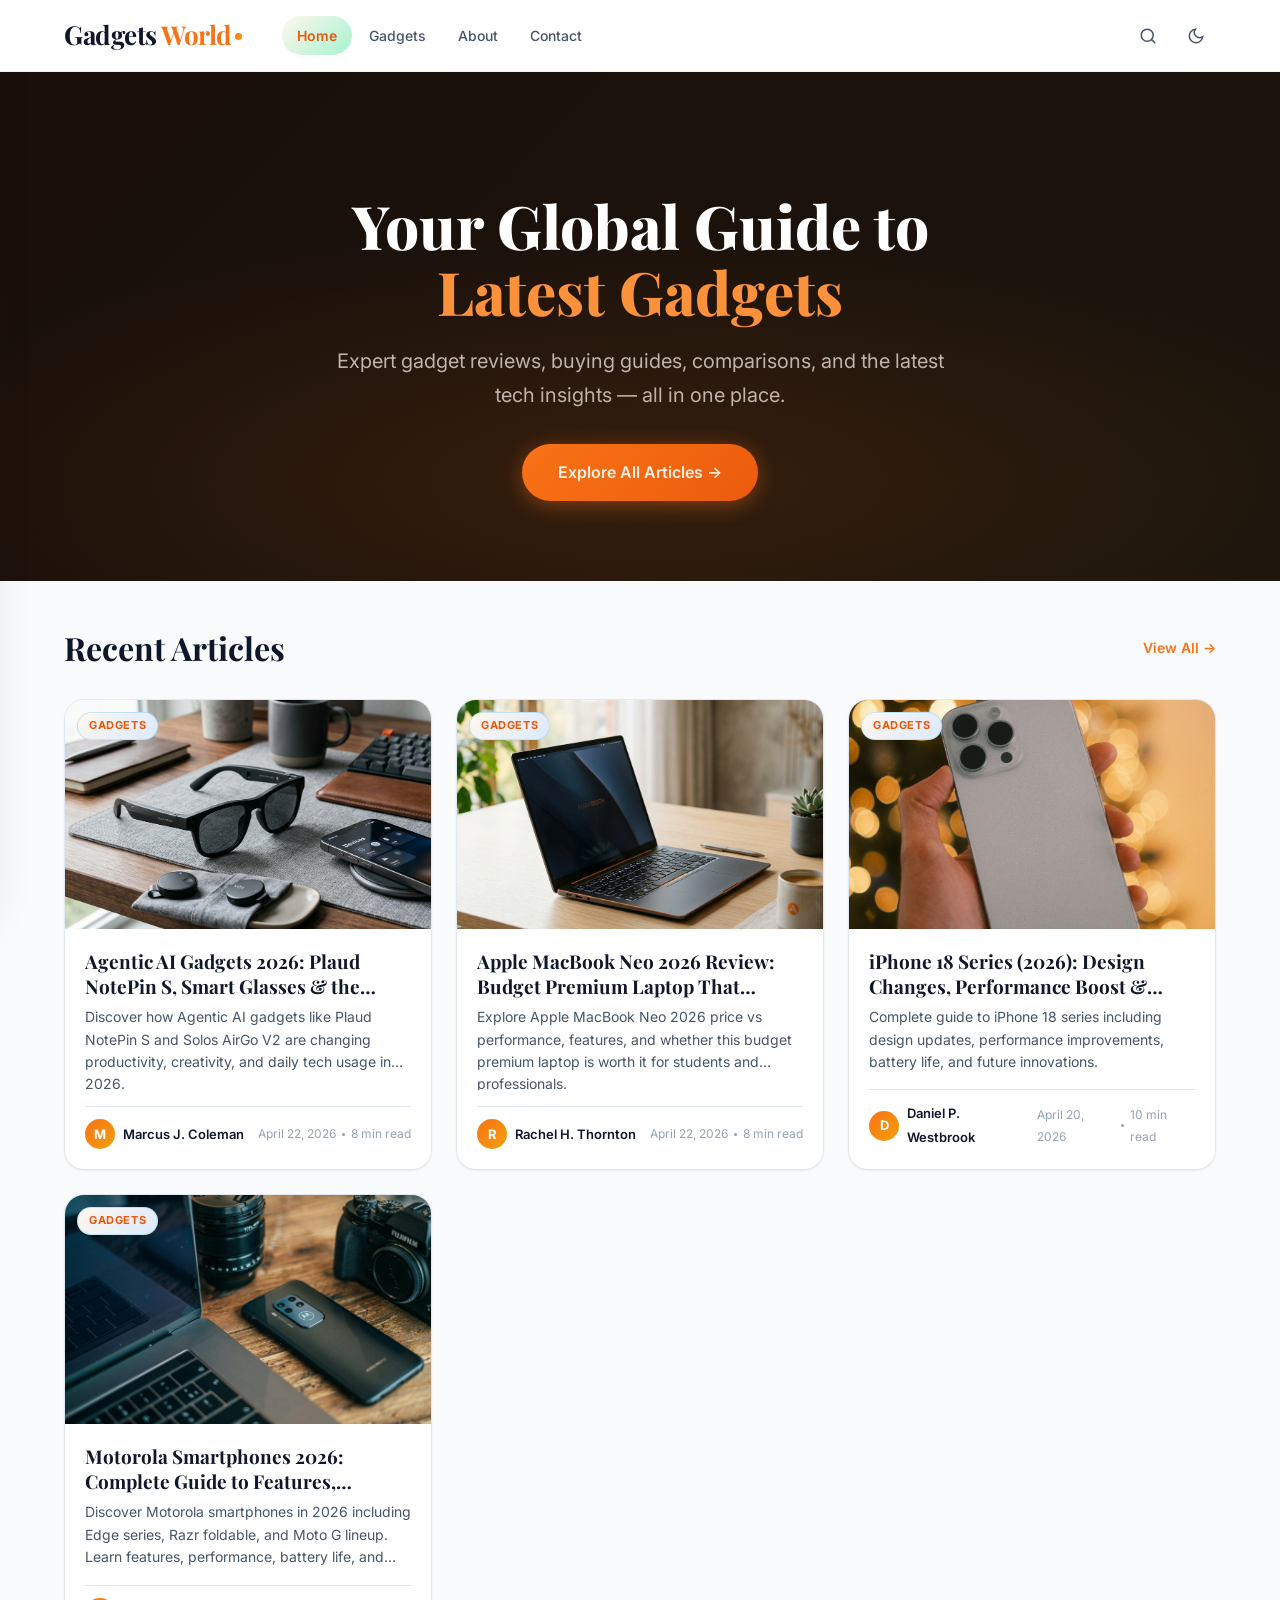
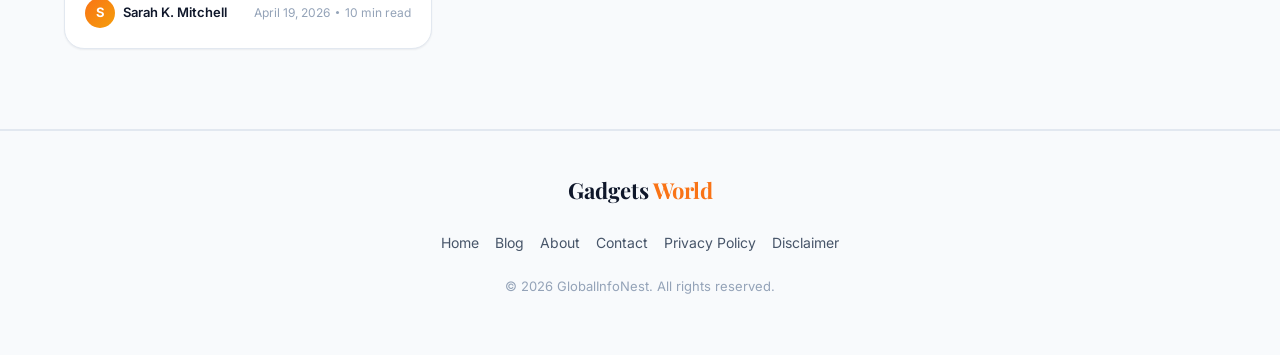
==== commit e3d9bf59: "update anaytics code properly" ====
--- a/index.html
+++ b/index.html
@@ -23,12 +23,12 @@
   <link rel="stylesheet" href="assets/css/dark-mode.css">
 
   <!-- Google Analytics -->
-  <script async src="https://www.googletagmanager.com/gtag/js?id=G-WQFMWPTPDS"></script>
+  <script async src="https://www.googletagmanager.com/gtag/js?id=G-DBPV8Y3PKE"></script>
   <script>
     window.dataLayer = window.dataLayer || [];
     function gtag(){dataLayer.push(arguments);}
     gtag('js', new Date());
-    gtag('config', 'G-WQFMWPTPDS');
+    gtag('config', 'G-DBPV8Y3PKE');
   </script>
 
   <script src="assets/js/theme.js"></script>
--- a/assets/css/base.css
+++ b/assets/css/base.css
@@ -99,6 +99,7 @@
   -webkit-font-smoothing: antialiased;
   -moz-osx-font-smoothing: grayscale;
   overflow-x: hidden;
+  max-width: 100%;
 }
 
 body {
@@ -107,8 +108,10 @@
   line-height: var(--line-height-body);
   color: var(--color-text);
   background-color: var(--color-bg);
-  min-width: 360px;
   overflow-x: hidden;
+  overflow-wrap: break-word;
+  word-break: break-word;
+  max-width: 100%;
   transition: background-color var(--t-base), color var(--t-base);
 }
 
@@ -162,6 +165,8 @@
   max-width: var(--max-width);
   margin: 0 auto;
   padding: 0 var(--sp-6);
+  width: 100%;
+  box-sizing: border-box;
 }
 @media (max-width: 768px) { .container { padding: 0 var(--sp-4); } }
 
--- a/assets/css/header.css
+++ b/assets/css/header.css
@@ -21,6 +21,7 @@
   align-items: center;
   gap: var(--sp-5);
   height: 100%;
+  overflow: hidden;
 }
 
 /* Logo */
@@ -239,6 +240,10 @@
   .search-input { width: 200px; }
 }
 @media (max-width: 480px) {
-  .search-input-wrapper.open { width: 160px; }
-  .search-input { width: 160px; font-size: 13px; }
-}
+  .search-input-wrapper.open { width: 150px; }
+  .search-input { width: 150px; font-size: 13px; }
+}
+@media (max-width: 360px) {
+  .search-input-wrapper.open { width: 120px; }
+  .search-input { width: 120px; font-size: 12px; }
+}
--- a/assets/css/blog-list.css
+++ b/assets/css/blog-list.css
@@ -142,6 +142,7 @@
   gap: var(--sp-6);
   margin-bottom: var(--sp-8);
 }
+.posts-grid > * { min-width: 0; }
 
 /* ============================================================
    Post Card
@@ -370,8 +371,12 @@
   .blog-hero { padding: var(--sp-8) 0 var(--sp-6); }
   .featured-post { min-height: 320px; }
   .featured-post-body { min-height: 320px; padding: var(--sp-6); }
+  .posts-grid { grid-template-columns: repeat(2, 1fr); gap: var(--sp-4); }
+  .footer-links, .footer-nav { flex-direction: column; align-items: center; gap: var(--sp-2); }
+}
+
+@media (max-width: 540px) {
   .posts-grid { grid-template-columns: 1fr; }
-  .footer-links, .footer-nav { flex-direction: column; align-items: center; gap: var(--sp-2); }
 }
 
 @media (max-width: 480px) {
